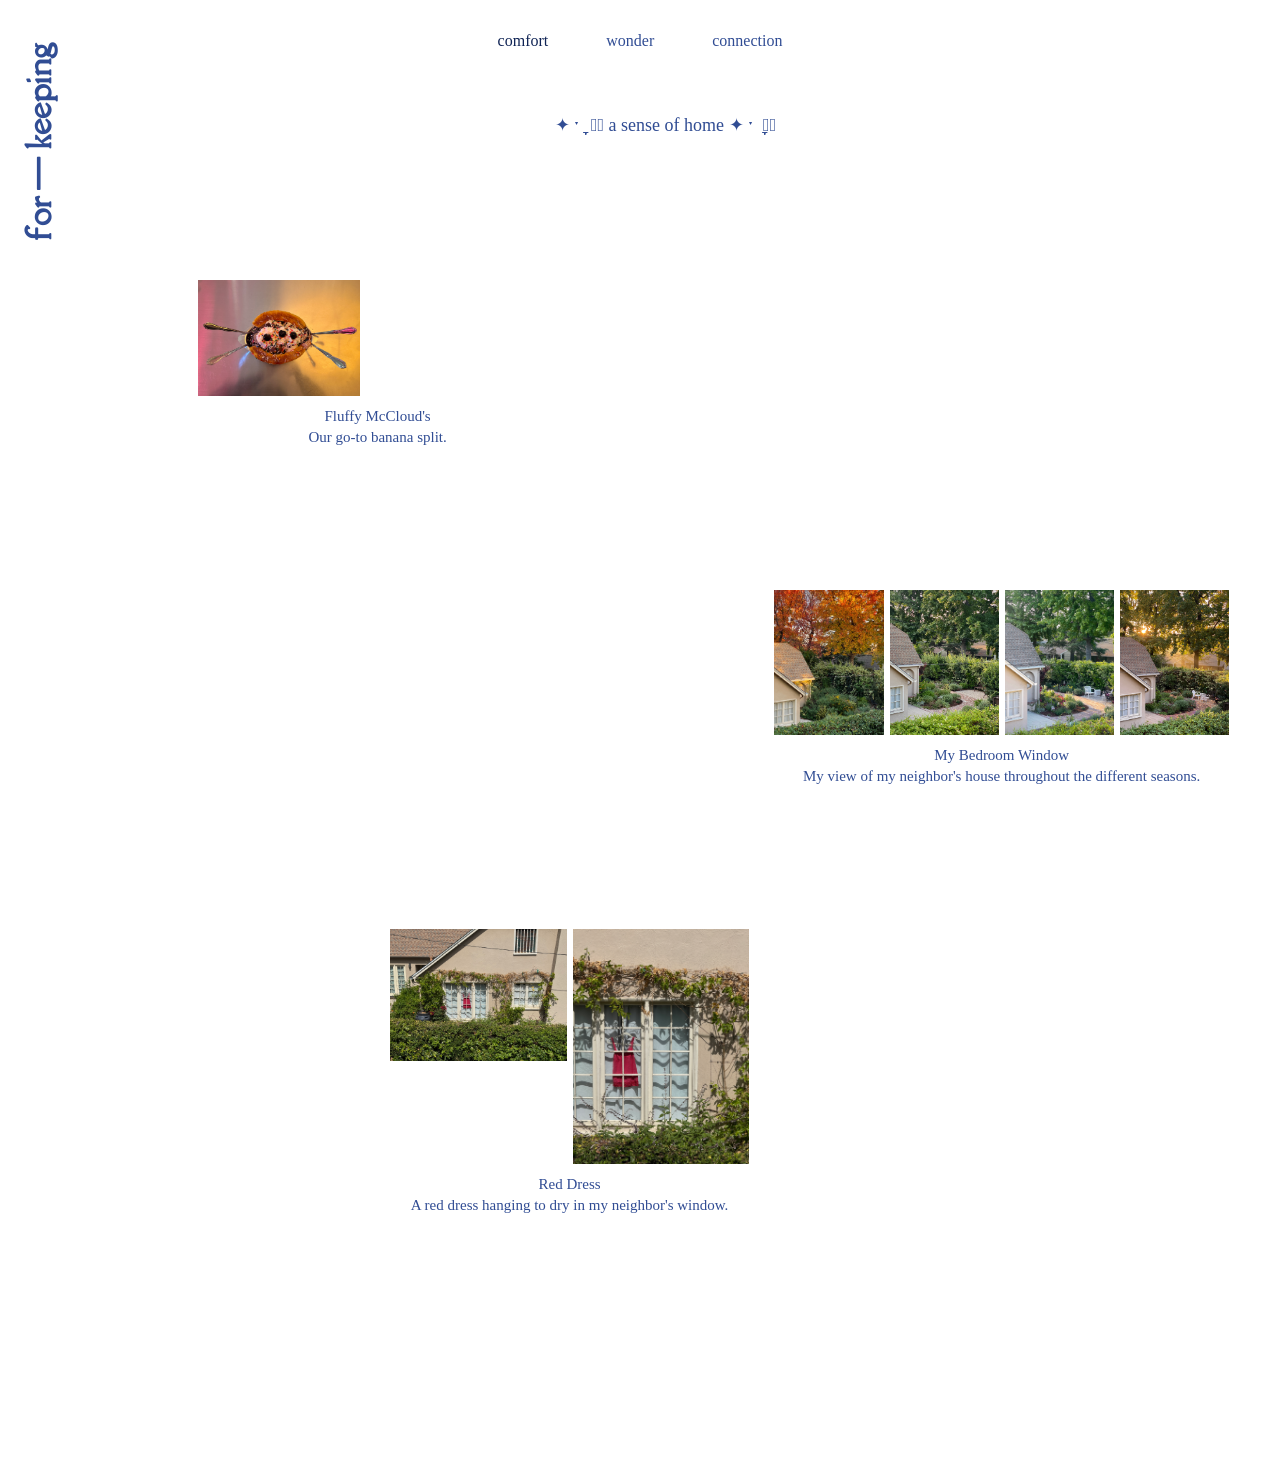
==== comfort.html @ 03423f28 "I reconfigured the layout of my comfort page, and I got rid of the video background for index.html o" ====
<!DOCTYPE html>

<html lang="en">
  <head>
    <meta charset="UTF-8" />
    <meta name="viewport" content="width=device-width, initial-scale=1.0" />
<!-- title -->
<title>for keeping - comfort</title>

<!-- Link to CSS -->
<link rel="stylesheet" href="css/style.css" />

<!-- JAVASCRIPT FOR HAMBURGER MENU -->
<script>
  document.addEventListener('DOMContentLoaded', function() {
    var hamburger = document.querySelector('.mobile-menu');
    hamburger.addEventListener('click', toggleShow);
  });

  function toggleShow() {
    var menu = document.getElementById('menu');
    menu.classList.toggle('show');
  }
</script>
  </head>

  <body>
<header>
  <!-- Website title links back to the homepage -->
  <h1><a href="index.html">for &mdash; keeping</a></h1>

  <!-- Hamburger menu for tablet/mobile -->
  <span class="mobile-menu">&#8801;</span>

  <nav>
    <ul id="menu">
      <li><a href="comfort.html" class="active">comfort</a></li>
      <li><a href="wonder.html">wonder</a></li>
      <li><a href="connection.html">connection</a></li>
    </ul>
  </nav>
</header>

<main>
  <!-- Page heading -->
  <h3>✦ ˑ ִֶָ 𓂃⊹ a sense of home ✦ ˑ ִֶָ 𓂃⊹</h3>

  <!-- fluffys -->
  <div class="memory pos-1">
    <div class="memory-photos">
      <img src="./img/comfort/fluffys.JPG" alt="fluffy's ice cream shop interior" />
      <video autoplay muted loop playsinline>
        <source src="./img/comfort/fluffys.mp4" type="video/mp4">
      </video>
    </div>
    <p class="memory-caption">
      <span class="memory-title">Fluffy McCloud's</span>
      Our go-to banana split.
    </p>
  </div>

  <!-- different seasons -->
  <div class="memory pos-2">
    <div class="memory-photos">
      <img src="./img/comfort/autumnNeighbors.jpg" alt="Neighbors in autumn" />
      <img src="./img/comfort/springNeighbors.JPG" alt="Neighbors in spring" />
      <img src="./img/comfort/summerNeighbors.jpg" alt="Neighbors in summer" />
      <img src="./img/comfort/sunriseNeighbors.JPG" alt="Neighbors at sunrise" />
    </div>
    <p class="memory-caption">
      <span class="memory-title">My Bedroom Window</span>
      My view of my neighbor's house throughout the different seasons.
    </p>
  </div>

  <!-- window dress -->
  <div class="memory pos-3">
    <div class="memory-photos">
      <img src="./img/comfort/summerNeighborsWindow.JPG" alt="A dress in the window" />
      <img src="./img/comfort/summerNeighborsWindowClose.JPG" alt="Window dress, closer up" />
    </div>
    <p class="memory-caption">
      <span class="memory-title">Red Dress</span>
      A red dress hanging to dry in my neighbor's window.
    </p>
  </div>

  <!-- Additional memories can go here: copy a .memory block and give it a new pos- class -->
</main>
  </body>
</html>
---- css/style.css ----
@import url('https://fonts.googleapis.com/css2?family=Della+Respira&display=swap');

:root {
   --ink: #314d94;
   --logoink: #233f84;
   --paper: #fff;
   --accent: #102455;
   --radius: rgb(229, 171, 185);
   --speed: 0.18s;
   --logofont: 'Della Respira', serif;
   --regfont: 'Times New Roman', serif;
}

* {
   box-sizing: border-box;
}

body {
   font-family: var(--regfont);
   color: var(--ink);
   background: var(--paper);
   margin: 0;
}


/* allows h1 and hamburger to be positioned
relative to the header */
header {
   position: relative;
}


h1 {
   font-family: var(--logofont);
   color: var(--logoink);
   position: absolute;
   top: 15rem;
   left: 1rem;
   transform: rotate(-90deg);
   transform-origin: left top;
   margin: 0;
}

h1 a {
   color: var(--ink);
   text-decoration: none;
}

nav {
   position: relative;
   z-index: 10;
   display: flex;
   justify-content: center;
}

nav ul {
   display: flex;
   flex-direction: row;
   justify-content: center;
   align-items: center;
   gap: 10px;
   list-style-type: none;
   margin: 0;
   padding: 1rem 0;
}

nav li {
   margin: 0;
}


nav a {
   display: block;
   padding: 1rem 1.5rem;
   color: var(--ink);
   text-decoration: none;
   transition: background-color 0.25s ease;
}

nav li a:hover {
   color: var(--accent);
}


nav a.active {
   color: var(--accent);
}


/* container for the sketch and frame */
.sketch-frame {
   position: relative;
   width: 800px;
   height: 640px;
   max-width: 90%;
   margin: 2rem auto;
}

/* p5.js sketch */
.sketch-frame iframe {
   position: absolute;
   top: 50%;
   left: 50%;
   transform: translate(-50%, -50%);

   width: 95%;
   height: 95%;
   border: none;
   display: block;
}

/* picture frame layered over the sketch */
.frame-overlay {
   position: absolute;
   top: 0;
   left: 0;
   width: 100%;
   height: 100%;

   /* temporarily make frame see-through */
   /* opacity: 0.2; */

   pointer-events: none;
}

.mobile-menu {
   display: none;
}

/* Hide the homepage image by default */
.homepage-img {
   display: none;
}


/* ---------- SHARED PAGE LAYOUT (comfort, wonder, connection) ---------- */

/* main is a 12-column grid. the row-gap controls vertical spacing. */
main {
   display: grid;
   grid-template-columns: repeat(12, 1fr);
   column-gap: 2vw;
   row-gap: 16vh;
   align-items: start;
   padding: 1rem 4vw 30vh 8vw;   /* extra left room for the rotated title */
}

/* page heading spans the full width */
main h3 {
   grid-column: 1 / -1;
   text-align: center;
   font-family: 'Times New Roman', serif;
   font-weight: normal;
   color: var(--ink);
   font-size: 18px;
   margin: 1rem 0 0;
}

/* one memory = a group of photos + a caption, treated as one unit */
.memory {
   margin: 0;
}

/* photos sit side by side in one row */
.memory-photos {
   display: flex;
   gap: 6px;
   align-items: flex-start;
}

/* each photo shares the row equally and keeps its own proportions */
.memory-photos img,
.memory-photos video {
   flex: 1 1 0;
   min-width: 0;
   width: 100%;
   height: auto;
   display: block;

   /* keeps iPhone HDR photos and videos from glowing brighter than the page */
   dynamic-range-limit: standard;
}

.memory-caption {
   margin: 12px 0 0;
   font-size: 15px;
   text-align: center;
}

/* title sits on its own line above the caption description */
.memory-title {
   display: block;
   font-size: inherit;
   color: inherit;
   opacity: 1;
   margin-bottom: 4px;
}


/* ---------- COMFORT PAGE: where each memory floats (desktop) ---------- */
/* each memory has its own grid row, with spacing controlled by main */
.pos-1 {
   grid-row: 2;
   grid-column: 2 / span 4;
}

.pos-2 {
   grid-row: 3;
   grid-column: 8 / span 5;
}

.pos-3 {
   grid-row: 4;
   grid-column: 4 / span 4;
}


/* Make Fluffy's photo 15% smaller and align the video to its bottom */
.pos-1 .memory-photos {
   align-items: flex-end;
}

.pos-1 .memory-photos img {
   flex: 0 0 45%;
}

.pos-1 .memory-photos video {
   flex: 0 0 57.5%;
}


/* ---------- WONDER PAGE ---------- */
/* (content styles go here) */


/* ---------- CONNECTION PAGE ---------- */
/* (content styles go here) */


/* ---------- IPAD / TABLET ---------- */
@media screen and (max-width: 1024px) {

   header {
      flex-direction: column;
      justify-content: center;
      align-items: stretch;
      text-align: center;
      padding: 0;
   }

   /* move to keep at top of page */
   h1 {
      position: relative;
      top: auto;
      left: auto;
      transform: none;
      text-align: center;
      margin: 1rem 0;
   }

   /* hamburger menu */
   .mobile-menu {
      display: block;
      font-size: 3rem;
      color: var(--ink);
      position: absolute;
      top: 0.5rem;
      left: 1rem;
      cursor: pointer;
   }

   /* navigation is hidden until hamburger is clicked */
   nav ul {
      flex-direction: column;
      align-items: flex-start;

      /* position dropdown on the left */
      position: absolute;
      top: 0;
      left: 1rem;

      /* white dropdown box */
      width: 180px;
      background-color: white;
      padding: 0.5rem;
      border-radius: 0;
      z-index: 20;

      /* fade animation */
      opacity: 0;
      visibility: hidden;
      pointer-events: none;
      transition: opacity 0.2s ease, visibility 0.2s ease;
   }

   /* show navigation when hamburger is clicked */
   nav ul.show {
      opacity: 1;
      visibility: visible;
      pointer-events: auto;
   }

   /* style links inside dropdown */
   nav ul li {
      width: 100%;
      text-align: left;
   }

   nav ul li a {
      padding: 0.7rem 1rem;
   }

   nav {
      width: 100%;
   }

   nav li {
      width: 100%;
   }

   /* Outer picture frame */
   .sketch-frame {
      width: 600px;
      height: 480px;
      max-width: 100%;
   }

   /* Sketch inside the frame */
   .sketch-frame iframe {
      width: 83%;
      height: 83%;
      top: 44%;
   }

   /* floating layout with less vertical space between memories */
   main {
      padding: 1rem 4vw 25vh;
      row-gap: 14vh;
   }

   .memory-photos {
      gap: 4px;
   }

   .memory-caption {
      font-size: 13px;
      margin-top: 10px;
   }

   .memory-title {
      font-size: inherit;
   }

   /* slightly wider column spans so the four-photo row doesn't get too tiny */
   .pos-1 {
      grid-column: 1 / span 5;
   }

   .pos-2 {
      grid-column: 7 / span 6;
   }

   .pos-3 {
      grid-column: 3 / span 5;
   }
}


/* ---------- MOBILE ---------- */
@media screen and (max-width: 767px) {

/* Show a single centered image on the mobile homepage */
.homepage-img {
   display: block;
   width: 85%;
   max-width: 420px;
   height: auto;
   margin: 2rem auto;
}

   nav ul {
      width: 180px;
   }

   /* Keep title and hamburger menu above the video */
   header {
      position: relative;
      z-index: 2;
   }

   /* Hide the p5.js sketch and picture frame on mobile */
   .sketch-frame {
      display: none;
   }

   /* White title and hamburger ONLY on the home page (it has the video) */
   .home h1,
   .home h1 a,
   .home .mobile-menu {
   }

   /* floating grid becomes one centered stack */
   main {
      display: flex;
      flex-direction: column;
      align-items: center;
      row-gap: 14vh;
      padding: 1rem 0 15vh;
   }

   main h3 {
      width: 100%;
      padding: 0 5vw;
   }

   .memory {
      width: 85%;
      max-width: 420px;
      margin-top: 0;
   }

   .memory-caption {
      font-size: 14px;
   }

   .memory-title {
      font-size: inherit;
   }

   /* Keep the first memory in its normal mobile position */
   .pos-1 {
      transform: none;
   }
}
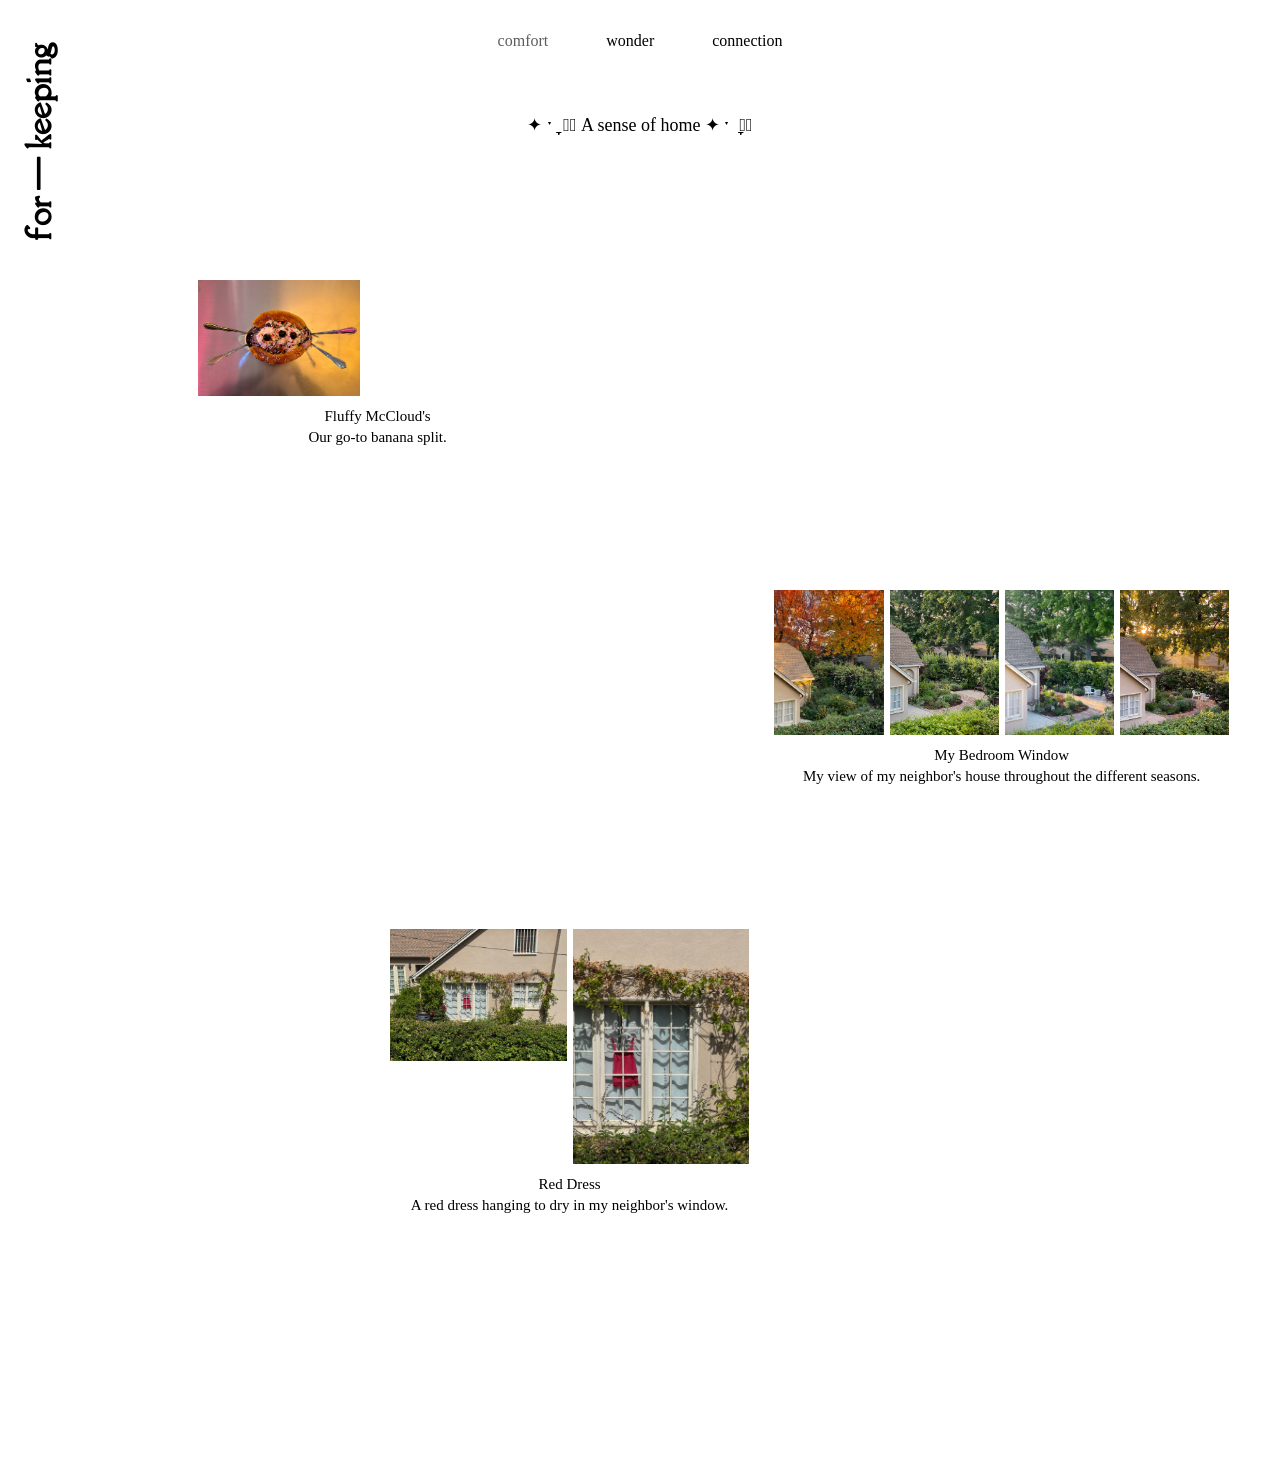
==== commit d3ad97d1: "I made the frame silver, made the text black, edited the p5.js sketch, and added a frame around my m" ====
--- a/comfort.html
+++ b/comfort.html
@@ -43,10 +43,10 @@
 
 <main>
   <!-- Page heading -->
-  <h3>✦ ˑ ִֶָ 𓂃⊹ a sense of home ✦ ˑ ִֶָ 𓂃⊹</h3>
+  <h3>✦ ˑ ִֶָ 𓂃⊹ A sense of home ✦ ˑ ִֶָ 𓂃⊹</h3>
 
   <!-- fluffys -->
-  <div class="memory pos-1">
+  <div class="memory fluffys">
     <div class="memory-photos">
       <img src="./img/comfort/fluffys.JPG" alt="fluffy's ice cream shop interior" />
       <video autoplay muted loop playsinline>
@@ -60,7 +60,7 @@
   </div>
 
   <!-- different seasons -->
-  <div class="memory pos-2">
+  <div class="memory different-seasons">
     <div class="memory-photos">
       <img src="./img/comfort/autumnNeighbors.jpg" alt="Neighbors in autumn" />
       <img src="./img/comfort/springNeighbors.JPG" alt="Neighbors in spring" />
@@ -74,7 +74,7 @@
   </div>
 
   <!-- window dress -->
-  <div class="memory pos-3">
+  <div class="memory window-dress">
     <div class="memory-photos">
       <img src="./img/comfort/summerNeighborsWindow.JPG" alt="A dress in the window" />
       <img src="./img/comfort/summerNeighborsWindowClose.JPG" alt="Window dress, closer up" />
@@ -85,7 +85,11 @@
     </p>
   </div>
 
-  <!-- Additional memories can go here: copy a .memory block and give it a new pos- class -->
-</main>
-  </body>
+
+
+
+
+
+          </main>
+      </body>
 </html>
--- a/css/style.css
+++ b/css/style.css
@@ -1,10 +1,10 @@
 @import url('https://fonts.googleapis.com/css2?family=Della+Respira&display=swap');
 
 :root {
-   --ink: #314d94;
-   --logoink: #233f84;
+   --ink: #000000;
+   --logoink: #000000;
    --paper: #fff;
-   --accent: #102455;
+   --accent: #5d5d5d;
    --radius: rgb(229, 171, 185);
    --speed: 0.18s;
    --logofont: 'Della Respira', serif;
@@ -123,6 +123,11 @@
    pointer-events: none;
 }
 
+/* frame around the mobile homepage image */
+.mobile-home-frame {
+   display: none;
+}
+
 .mobile-menu {
    display: none;
 }
@@ -154,6 +159,8 @@
    color: var(--ink);
    font-size: 18px;
    margin: 1rem 0 0;
+   position: relative;
+   left: -2vw;
 }
 
 /* one memory = a group of photos + a caption, treated as one unit */
@@ -197,34 +204,32 @@
 }
 
 
-/* ---------- COMFORT PAGE: where each memory floats (desktop) ---------- */
+/* ---------- COMFORT PAGE ---------- */
 /* each memory has its own grid row, with spacing controlled by main */
-.pos-1 {
+.fluffys {
    grid-row: 2;
    grid-column: 2 / span 4;
 }
 
-.pos-2 {
+.different-seasons {
    grid-row: 3;
    grid-column: 8 / span 5;
 }
 
-.pos-3 {
+.window-dress {
    grid-row: 4;
    grid-column: 4 / span 4;
 }
 
-
-/* Make Fluffy's photo 15% smaller and align the video to its bottom */
-.pos-1 .memory-photos {
+.fluffys .memory-photos {
    align-items: flex-end;
 }
 
-.pos-1 .memory-photos img {
+.fluffys .memory-photos img {
    flex: 0 0 45%;
 }
 
-.pos-1 .memory-photos video {
+.fluffys .memory-photos video {
    flex: 0 0 57.5%;
 }
 
@@ -369,14 +374,37 @@
 /* ---------- MOBILE ---------- */
 @media screen and (max-width: 767px) {
 
-/* Show a single centered image on the mobile homepage */
-.homepage-img {
-   display: block;
-   width: 85%;
-   max-width: 420px;
-   height: auto;
-   margin: 2rem auto;
-}
+   /* Container sized according to the frame's original proportions */
+   .mobile-home-frame {
+      display: block;
+      position: relative;
+      width: 60%;
+      max-width: 420px;
+      margin: 2rem auto;
+   }
+
+   /* Frame determines the container's height and proportions */
+   .mobile-frame-overlay {
+      display: block;
+      position: relative;
+      width: 100%;
+      height: auto;
+      z-index: 2;
+      pointer-events: none;
+      /* opacity: 40%; */
+   }
+
+   /* Image is independently sized and centered behind the frame */
+   .homepage-img {
+      display: block;
+      position: absolute;
+      width: 82%;
+      height: auto;
+      top: 50%;
+      left: 50%;
+      transform: translate(-50%, -50%);
+      z-index: 1;
+   }
 
    nav ul {
       width: 180px;
@@ -391,12 +419,6 @@
    /* Hide the p5.js sketch and picture frame on mobile */
    .sketch-frame {
       display: none;
-   }
-
-   /* White title and hamburger ONLY on the home page (it has the video) */
-   .home h1,
-   .home h1 a,
-   .home .mobile-menu {
    }
 
    /* floating grid becomes one centered stack */
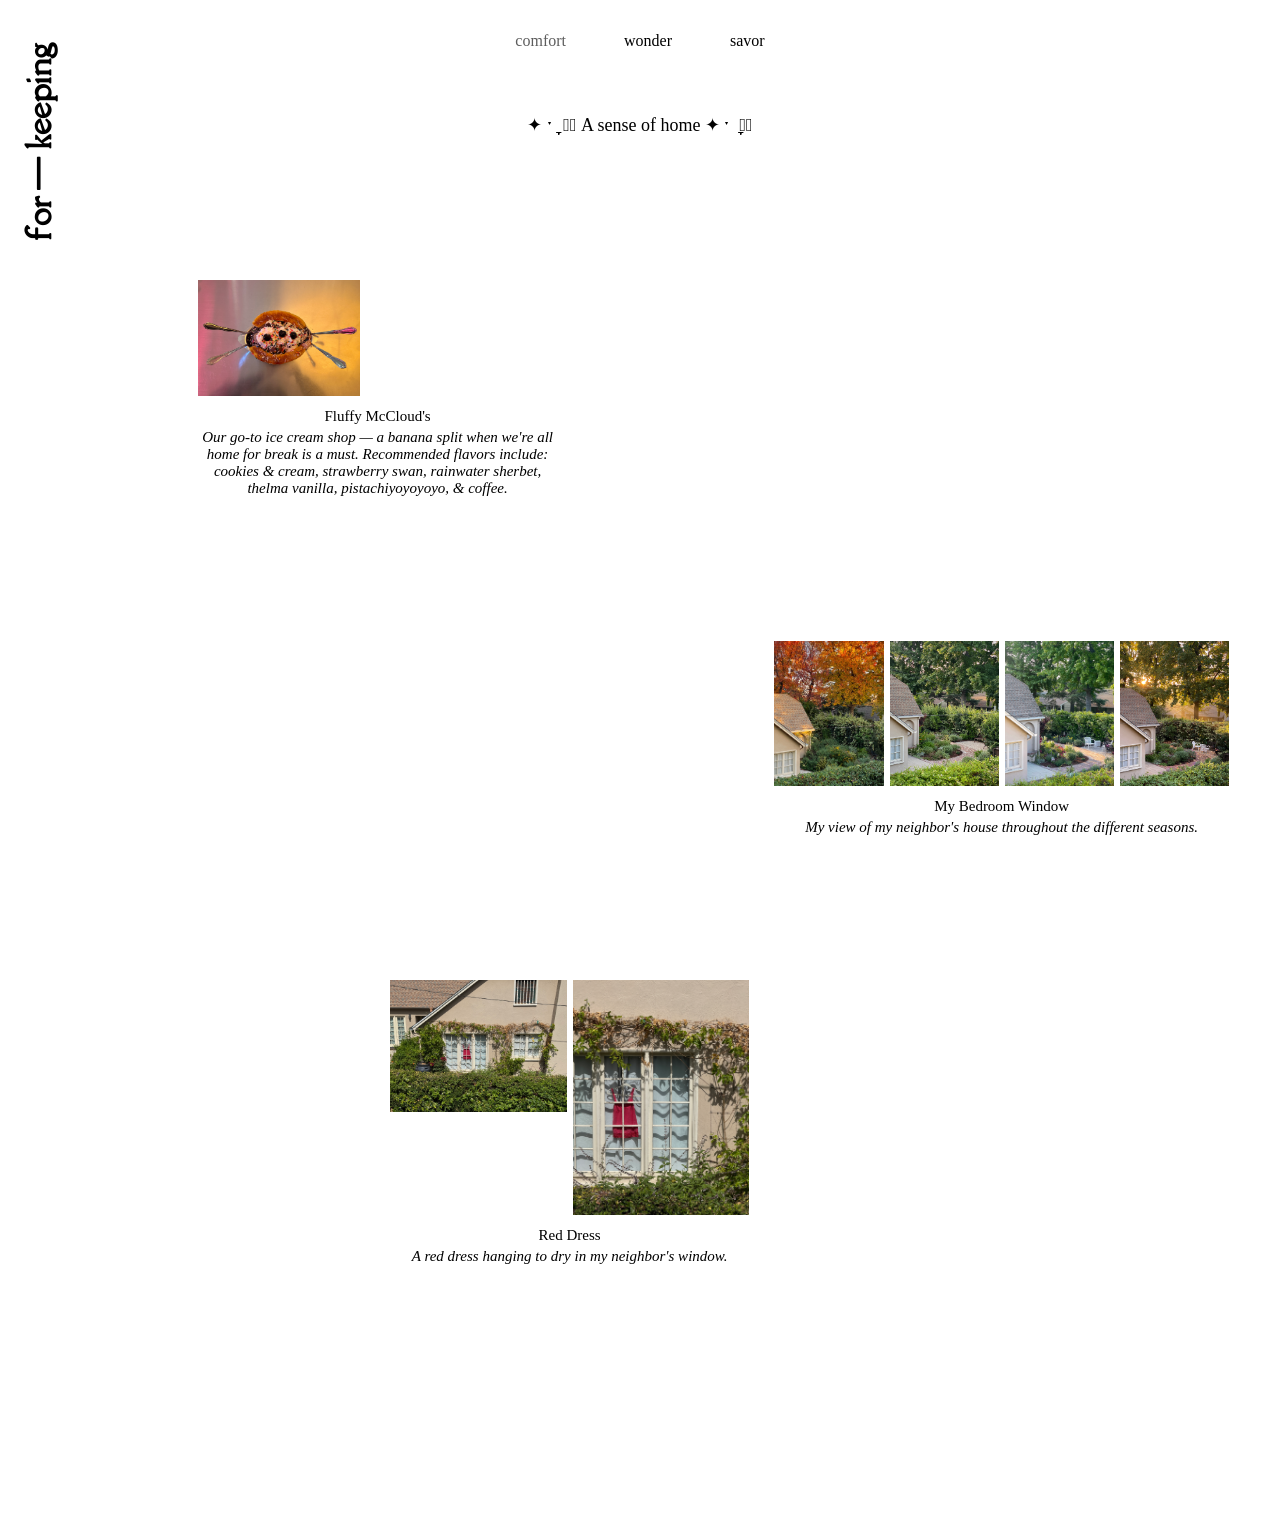
==== commit c458470a: "I changed my 'connection' page to a 'savor' page to log food places I like. I also added a caption t" ====
--- a/comfort.html
+++ b/comfort.html
@@ -36,7 +36,7 @@
     <ul id="menu">
       <li><a href="comfort.html" class="active">comfort</a></li>
       <li><a href="wonder.html">wonder</a></li>
-      <li><a href="connection.html">connection</a></li>
+      <li><a href="savor.html">savor</a></li>
     </ul>
   </nav>
 </header>
@@ -55,7 +55,9 @@
     </div>
     <p class="memory-caption">
       <span class="memory-title">Fluffy McCloud's</span>
-      Our go-to banana split.
+      <em>Our go-to ice cream shop &mdash; a banana split when we're all home for break is a must. Recommended flavors include:
+        cookies & cream, strawberry swan, rainwater sherbet, thelma vanilla, pistachiyoyoyoyo, & coffee.
+      </em>
     </p>
   </div>
 
@@ -69,7 +71,7 @@
     </div>
     <p class="memory-caption">
       <span class="memory-title">My Bedroom Window</span>
-      My view of my neighbor's house throughout the different seasons.
+      <em>My view of my neighbor's house throughout the different seasons.</em>
     </p>
   </div>
 
@@ -81,7 +83,7 @@
     </div>
     <p class="memory-caption">
       <span class="memory-title">Red Dress</span>
-      A red dress hanging to dry in my neighbor's window.
+      <em>A red dress hanging to dry in my neighbor's window.</em>
     </p>
   </div>
 
--- a/css/style.css
+++ b/css/style.css
@@ -130,6 +130,29 @@
 
 .mobile-menu {
    display: none;
+}
+
+/* ---------- FRAME CAPTION ---------- */
+.frame-caption {
+   text-align: center;
+   font-family: var(--regfont);
+   font-size: 15px;
+   color: var(--ink);
+   margin: 1rem auto 0;
+}
+
+.frame-caption p {
+   margin: 0;
+}
+
+.frame-caption span {
+   display: block;
+   margin-bottom: 5px;
+}
+
+.frame-caption em {
+   display: block;
+   font-style: italic;
 }
 
 /* Hide the homepage image by default */
@@ -380,8 +403,7 @@
       position: relative;
       width: 60%;
       max-width: 420px;
-      margin: 2rem auto;
-   }
+      margin: 7rem auto 2rem;   }
 
    /* Frame determines the container's height and proportions */
    .mobile-frame-overlay {
@@ -408,12 +430,13 @@
 
    nav ul {
       width: 180px;
+      z-index: 100;
    }
 
    /* Keep title and hamburger menu above the video */
    header {
       position: relative;
-      z-index: 2;
+      z-index: 10;
    }
 
    /* Hide the p5.js sketch and picture frame on mobile */
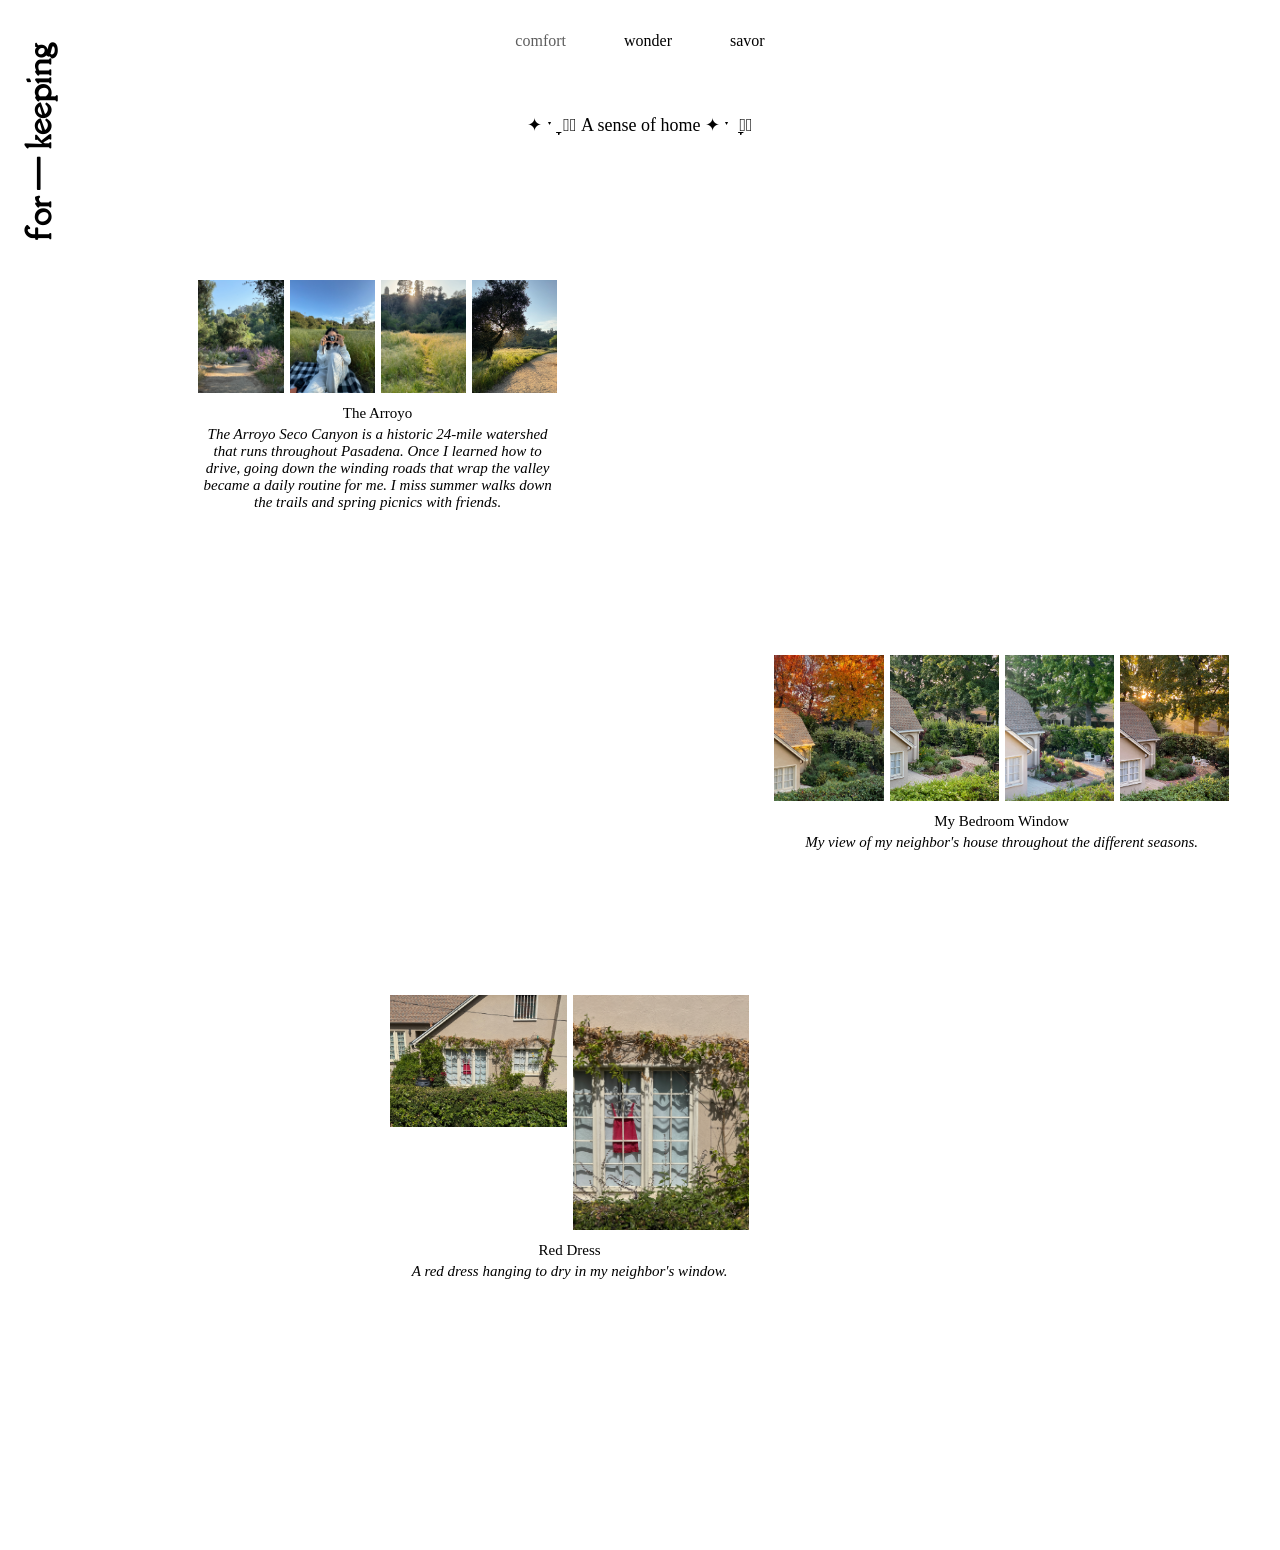
==== commit b47ac261: "I added to the savor page and changed comfort page a bit" ====
--- a/comfort.html
+++ b/comfort.html
@@ -45,18 +45,21 @@
   <!-- Page heading -->
   <h3>✦ ˑ ִֶָ 𓂃⊹ A sense of home ✦ ˑ ִֶָ 𓂃⊹</h3>
 
-  <!-- fluffys -->
-  <div class="memory fluffys">
+  <!-- arroyo -->
+  <div class="memory arroyo">
     <div class="memory-photos">
-      <img src="./img/comfort/fluffys.JPG" alt="fluffy's ice cream shop interior" />
-      <video autoplay muted loop playsinline>
-        <source src="./img/comfort/fluffys.mp4" type="video/mp4">
-      </video>
+      <img src="./img/comfort/arroyoFlowers.JPG" alt="wildflowers at the arroyo" />
+      <img src="./img/comfort/arroyoRachel.JPG" alt="rachel taking a photo" />
+      <img src="./img/comfort/arroyoSunGrass.JPG" alt="the grass during golden hour" />
+      <img src="./img/comfort/arroyoSunThroughTree.JPG" alt="sunlight through the tree" />
     </div>
     <p class="memory-caption">
-      <span class="memory-title">Fluffy McCloud's</span>
-      <em>Our go-to ice cream shop &mdash; a banana split when we're all home for break is a must. Recommended flavors include:
-        cookies & cream, strawberry swan, rainwater sherbet, thelma vanilla, pistachiyoyoyoyo, & coffee.
+      <span class="memory-title">The Arroyo</span>
+      <em>The Arroyo Seco Canyon is a historic 24-mile watershed 
+        that runs throughout Pasadena. Once I learned how to drive,
+        going down the winding roads that wrap the valley became 
+        a daily routine for me. I miss summer walks down the trails
+        and spring picnics with friends.
       </em>
     </p>
   </div>
--- a/css/style.css
+++ b/css/style.css
@@ -161,7 +161,7 @@
 }
 
 
-/* ---------- SHARED PAGE LAYOUT (comfort, wonder, connection) ---------- */
+/* ---------- SHARED PAGE LAYOUT (comfort, wonder, savor) ---------- */
 
 /* main is a 12-column grid. the row-gap controls vertical spacing. */
 main {
@@ -229,7 +229,8 @@
 
 /* ---------- COMFORT PAGE ---------- */
 /* each memory has its own grid row, with spacing controlled by main */
-.fluffys {
+
+.arroyo {
    grid-row: 2;
    grid-column: 2 / span 4;
 }
@@ -244,6 +245,29 @@
    grid-column: 4 / span 4;
 }
 
+
+/* ---------- WONDER PAGE ---------- */
+/* (content styles go here) */
+
+
+/* ---------- SAVOR PAGE ---------- */
+
+.sqirl {
+   grid-row: 2;
+   grid-column: 4 / span 4;
+}
+
+.babyblues {
+   grid-row: 3;
+   grid-column: 5 / span 5;
+}
+
+
+.fluffys {
+   grid-row: 4;
+   grid-column: 2 / span 4;
+}
+
 .fluffys .memory-photos {
    align-items: flex-end;
 }
@@ -256,13 +280,42 @@
    flex: 0 0 57.5%;
 }
 
-
-/* ---------- WONDER PAGE ---------- */
-/* (content styles go here) */
-
-
-/* ---------- CONNECTION PAGE ---------- */
-/* (content styles go here) */
+.commerceInn {
+   grid-row: 5;
+   grid-column: 7 / span 8;
+}
+
+.lacantine {
+   grid-row: 6;
+   grid-column: 4 / span 4;
+}
+
+.lacantine .memory-photos {
+   display: flex;
+   align-items: flex-start;
+   gap: 6px;
+}
+
+.lacantine .memory-photos img {
+   flex: 0 1 auto;
+   width: auto;
+   height: 220px;
+   max-width: 100%;
+   object-fit: contain;
+}
+
+.gemHome {
+   grid-row: 7;
+   grid-column: 1 / span 5;
+}
+
+
+
+
+
+
+
+
 
 
 /* ---------- IPAD / TABLET ---------- */
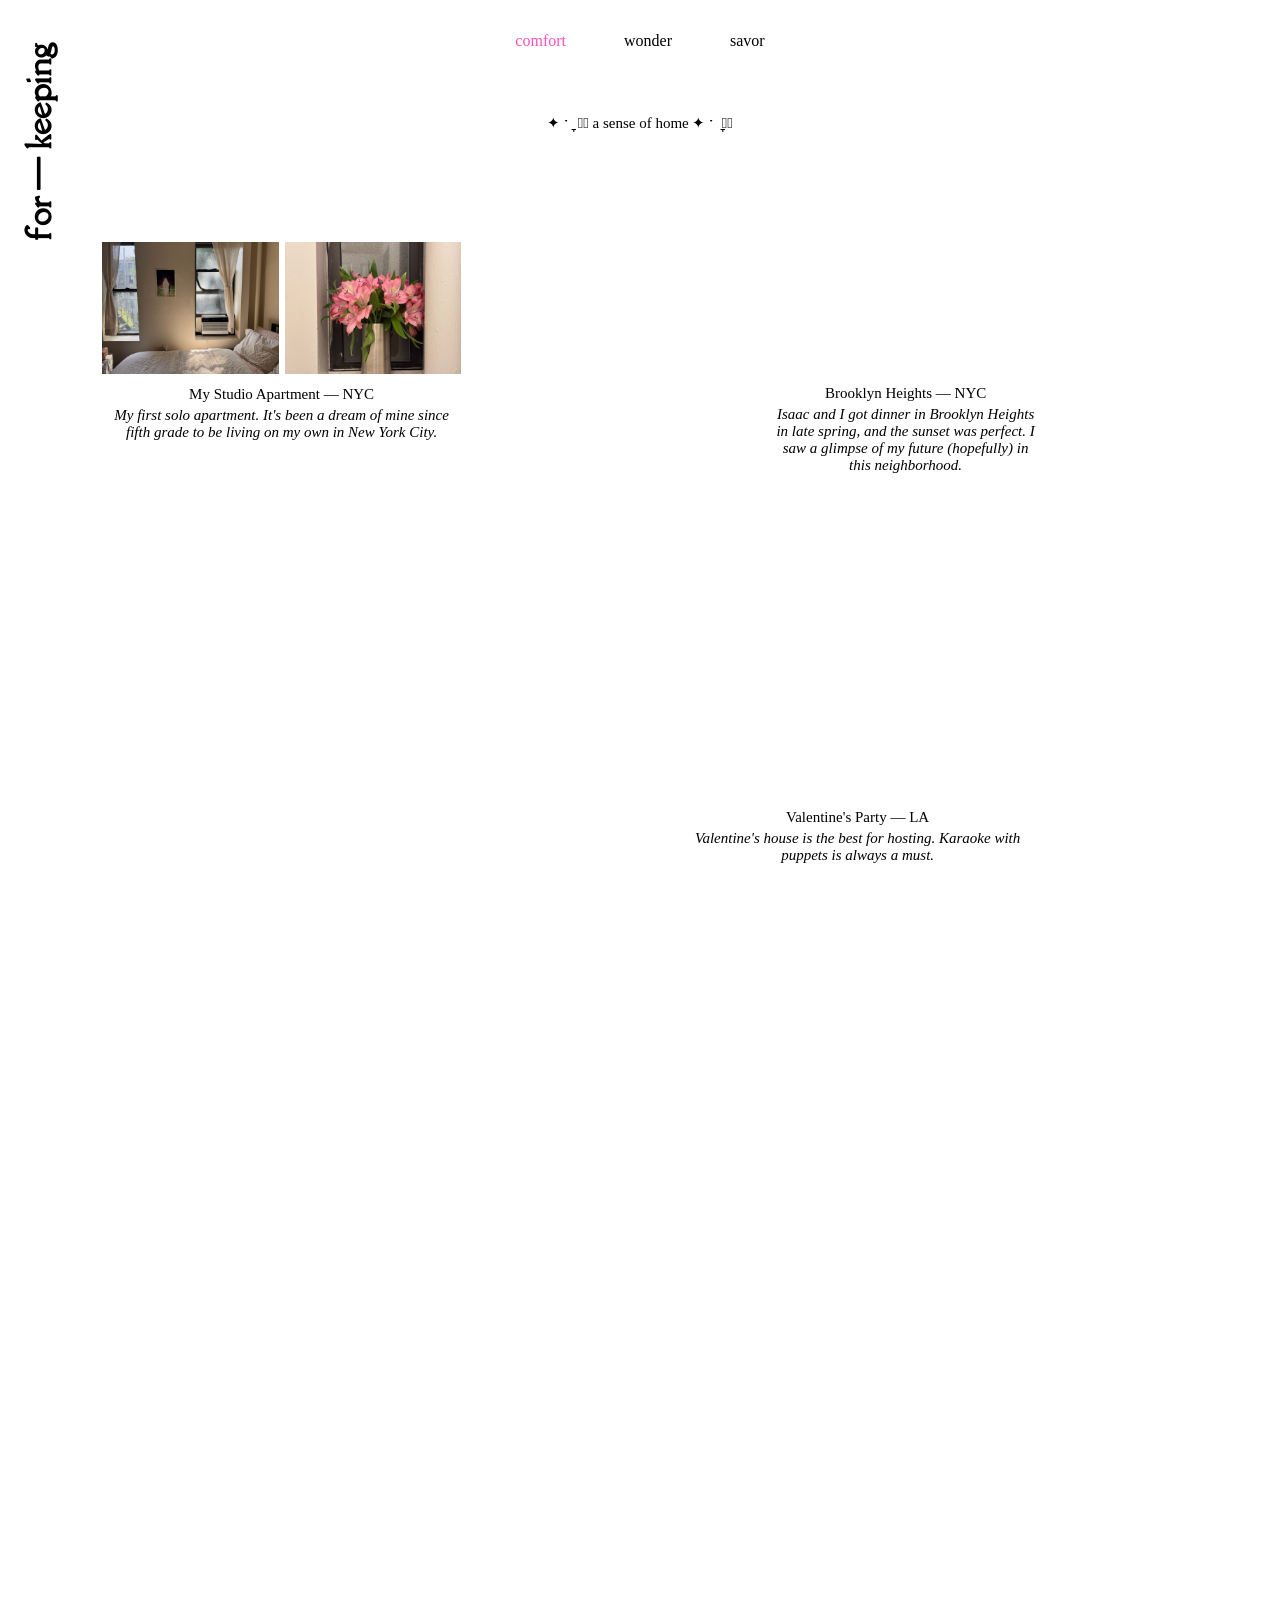
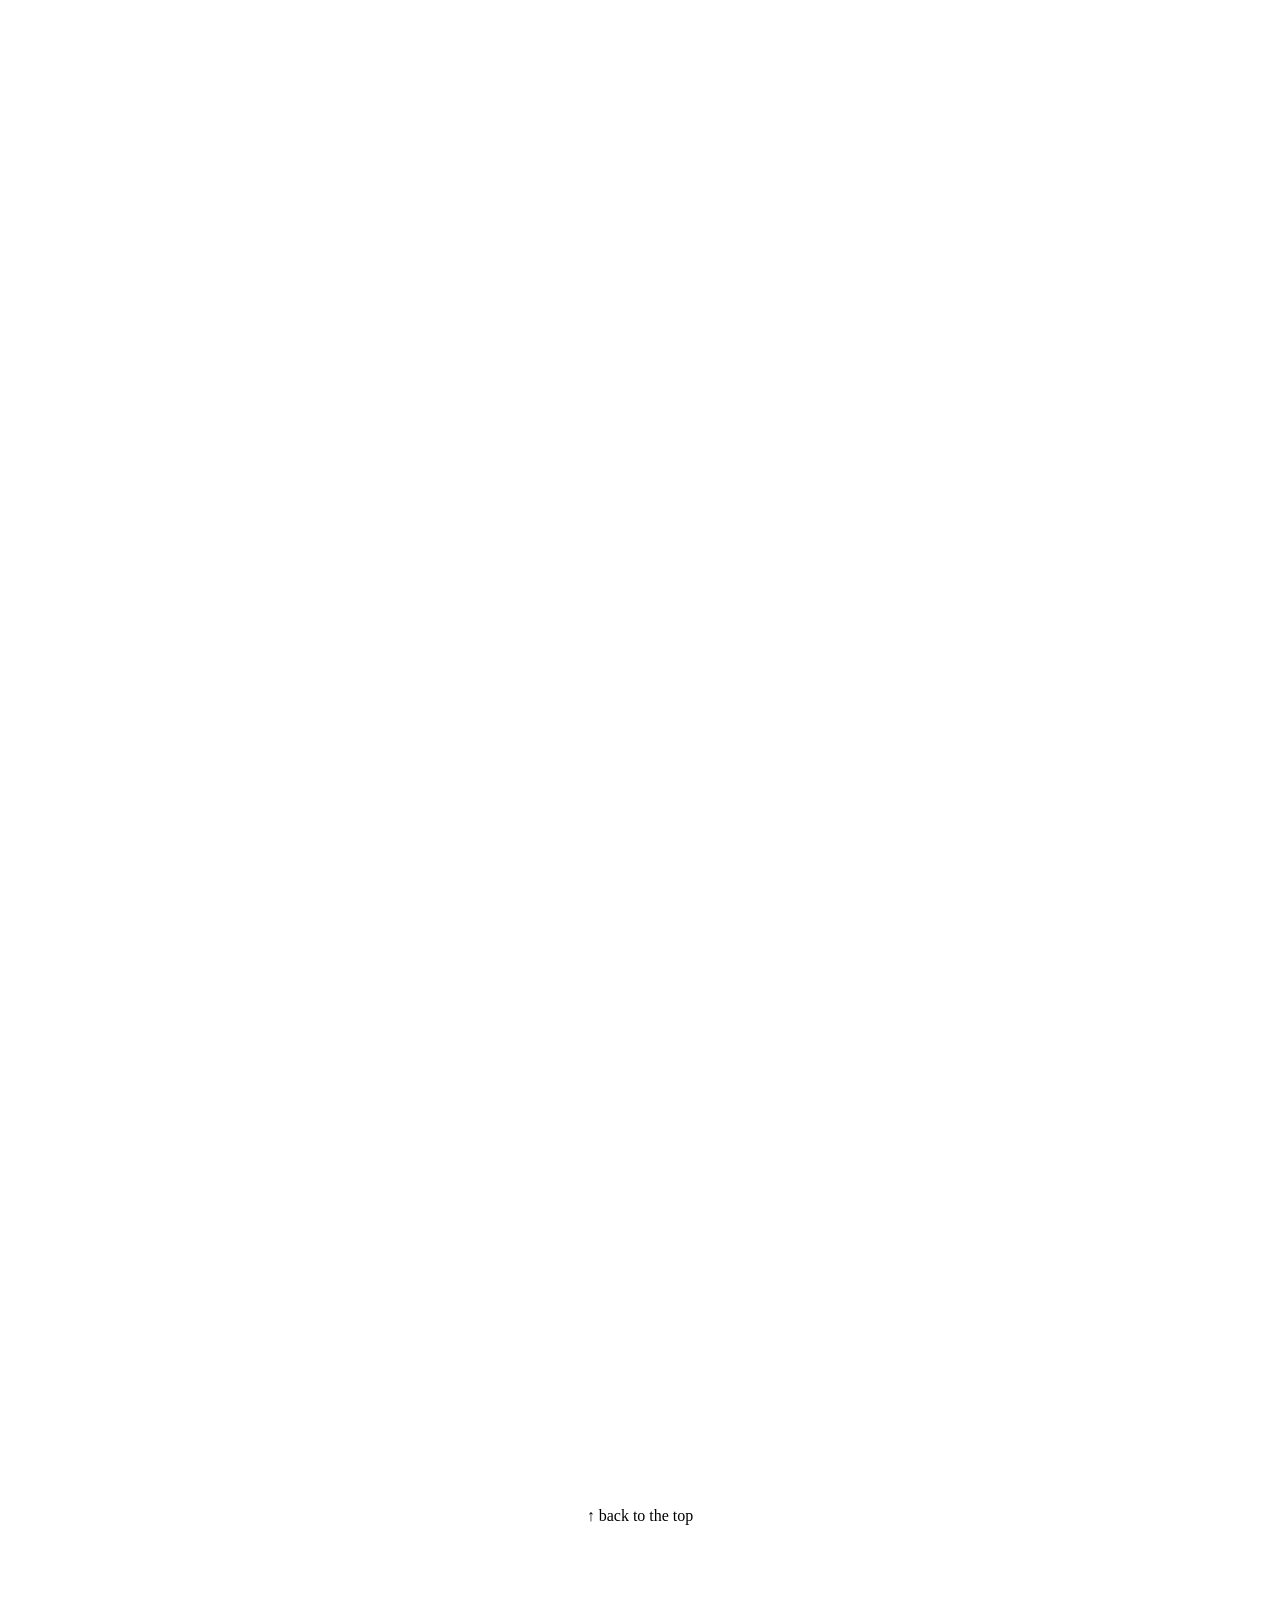
==== commit 53ba2764: "Update site content and optimize videos" ====
--- a/comfort.html
+++ b/comfort.html
@@ -2,6 +2,10 @@
 
 <html lang="en">
   <head>
+
+<link rel="stylesheet" href="css/fade.css" />
+<script src="js/fade.js" defer></script>
+
     <meta charset="UTF-8" />
     <meta name="viewport" content="width=device-width, initial-scale=1.0" />
 <!-- title -->
@@ -24,8 +28,8 @@
 </script>
   </head>
 
-  <body>
-<header>
+<body id="top">
+  <header>
   <!-- Website title links back to the homepage -->
   <h1><a href="index.html">for &mdash; keeping</a></h1>
 
@@ -43,7 +47,53 @@
 
 <main>
   <!-- Page heading -->
-  <h3>✦ ˑ ִֶָ 𓂃⊹ A sense of home ✦ ˑ ִֶָ 𓂃⊹</h3>
+  <h3>✦ ˑ ִֶָ 𓂃⊹ a sense of home ✦ ˑ ִֶָ 𓂃⊹</h3>
+
+
+  <!-- apartment -->
+   <div class="memory apartment">
+    <div class="memory-photos">
+      <img src="./img/comfort/apartmentWindow.JPG" alt="my studio apartment" />
+      <img src="./img/comfort/apartmentFlowers.JPG" alt="flowers in my windowsill" />
+    </div>
+    <p class="memory-caption">
+      <span class="memory-title">My Studio Apartment &mdash; NYC</span>
+      <em>My first solo apartment. It's been a dream of mine since fifth grade
+         to be living on my own in New York City.
+      </em>
+    </p>
+   </div>
+
+   <!-- bk Heights -->
+ <div class="memory bkHeights">
+    <div class="memory-photos">
+      <video autoplay muted loop playsinline>
+        <source src="./img/comfort/bkHeights.mp4" type="video/mp4">
+      </video>
+    </div>
+        <p class="memory-caption">
+      <span class="memory-title">Brooklyn Heights &mdash; NYC</span>
+      <em>Isaac and I got dinner in Brooklyn Heights in late spring, and the 
+        sunset was perfect. I saw a glimpse of my future (hopefully) in this neighborhood.
+      </em>
+    </p>
+  </div>
+
+   <!-- party -->
+ <div class="memory party">
+    <div class="memory-photos">
+      <video autoplay muted loop playsinline>
+        <source src="./img/comfort/valentineParty.mp4" type="video/mp4">
+      </video>
+    </div>
+        <p class="memory-caption">
+      <span class="memory-title">Valentine's Party &mdash; LA</span>
+      <em>Valentine's house is the best for hosting. Karaoke with puppets is always a must.
+      </em>
+    </p>
+  </div>
+
+
 
   <!-- arroyo -->
   <div class="memory arroyo">
@@ -64,6 +114,51 @@
     </p>
   </div>
 
+  <!-- farm -->
+    <div class="memory farm">
+    <div class="memory-photos">
+      <video autoplay muted loop playsinline>
+        <source src="./img/comfort/farm1.mp4" type="video/mp4">
+      </video>
+    </div>
+        <p class="memory-caption">
+      <span class="memory-title">The Sheep &mdash; Bryn Mawr</span>
+      <em>Saying hi to the sheep in Bryn Mawr is a non-negotiable. Dalia and I 
+        made some friends this time, too.
+      </em>
+    </p>
+  </div>
+
+
+     <!-- redlight -->
+ <div class="memory redlight">
+    <div class="memory-photos">
+      <video autoplay muted loop playsinline>
+        <source src="./img/comfort/redlight.MP4" type="video/mp4">
+      </video>
+    </div>
+        <p class="memory-caption">
+      <span class="memory-title">Valentine's House &mdash; LA</span>
+      <em>Red light photoshoot! One of our many experimental hangouts.
+      </em>
+    </p>
+  </div>
+
+   <div class="memory pv">
+    <div class="memory-photos">
+      <video autoplay muted loop playsinline>
+        <source src="./img/comfort/palosVerdes.mp4" type="video/mp4">
+      </video>
+    </div>
+        <p class="memory-caption">
+      <span class="memory-title">Secret Spot &mdash; LA</span>
+      <em>Early summer 2026 consisted of many drives along the coast of Palos Verdes. Dalia 
+        and I discovered this hidden picnic spot overlooking the water.
+      </em>
+    </p>
+  </div>
+
+
   <!-- different seasons -->
   <div class="memory different-seasons">
     <div class="memory-photos">
@@ -78,6 +173,22 @@
     </p>
   </div>
 
+
+  <!-- getty -->
+    <div class="memory getty">
+    <div class="memory-photos">
+      <video autoplay muted loop playsinline>
+        <source src="./img/comfort/getty.mp4" type="video/mp4">
+      </video>
+    </div>
+        <p class="memory-caption">
+      <span class="memory-title">The 405 &mdash; LA</span>
+      <em>We found a beautiful overlook across the Getty over winter break. It's 
+        a new go-to spot now.
+      </em>
+    </p>
+  </div>
+
   <!-- window dress -->
   <div class="memory window-dress">
     <div class="memory-photos">
@@ -96,5 +207,7 @@
 
 
           </main>
+
+          <a href="#top" class="back-to-top">↑ back to the top</a>
       </body>
 </html>
--- a/css/fade.css
+++ b/css/fade.css
@@ -0,0 +1,24 @@
+/* ---------- SCROLL FADE ANIMATION ---------- */
+
+.memory {
+   opacity: 1;
+}
+
+/* Only hide memories when JavaScript is running */
+.js-fade .memory {
+   opacity: 0;
+   transition: opacity 0.8s ease;
+}
+
+/* Fade in when the memory enters the screen */
+.js-fade .memory.visible {
+   opacity: 1;
+}
+
+/* Respect reduced-motion preferences */
+@media (prefers-reduced-motion: reduce) {
+   .js-fade .memory {
+      opacity: 1;
+      transition: none;
+   }
+}
--- a/css/style.css
+++ b/css/style.css
@@ -4,7 +4,7 @@
    --ink: #000000;
    --logoink: #000000;
    --paper: #fff;
-   --accent: #5d5d5d;
+   --accent: #ff51bf;
    --radius: rgb(229, 171, 185);
    --speed: 0.18s;
    --logofont: 'Della Respira', serif;
@@ -46,6 +46,10 @@
    text-decoration: none;
 }
 
+h1 a:hover {
+   color: var(--accent);
+}
+
 nav {
    position: relative;
    z-index: 10;
@@ -155,13 +159,30 @@
    font-style: italic;
 }
 
+.frame-caption span:hover {
+   color: var(--accent);
+}
+
+.frame-caption em:hover {
+   color: var(--accent);
+}
+
+/* Show desktop/tablet caption by default */
+.frame-caption .desktopTablet {
+   display: block;
+}
+
+.frame-caption .mobile {
+   display: none;
+}
+
 /* Hide the homepage image by default */
 .homepage-img {
    display: none;
 }
 
 
-/* ---------- SHARED PAGE LAYOUT (comfort, wonder, savor) ---------- */
+/* ---------- SHARED PAGE LAYOUT ---------- */
 
 /* main is a 12-column grid. the row-gap controls vertical spacing. */
 main {
@@ -175,18 +196,19 @@
 
 /* page heading spans the full width */
 main h3 {
-   grid-column: 1 / -1;
+   position: absolute;
+   left: 50%;
+   transform: translateX(-50%);
+   width: 100%;
    text-align: center;
-   font-family: 'Times New Roman', serif;
+   font-family: var(--regfont);
    font-weight: normal;
    color: var(--ink);
-   font-size: 18px;
+   font-size: 15px;
    margin: 1rem 0 0;
-   position: relative;
-   left: -2vw;
-}
-
-/* one memory = a group of photos + a caption, treated as one unit */
+}
+
+/* a single memory = a group of photos + a caption, treated as one unit */
 .memory {
    margin: 0;
 }
@@ -206,18 +228,20 @@
    width: 100%;
    height: auto;
    display: block;
-
-   /* keeps iPhone HDR photos and videos from glowing brighter than the page */
    dynamic-range-limit: standard;
 }
 
 .memory-caption {
+   width: 100%;
    margin: 12px 0 0;
    font-size: 15px;
    text-align: center;
 }
 
-/* title sits on its own line above the caption description */
+.memory-caption span:hover {
+   color: var(--accent);
+}
+
 .memory-title {
    display: block;
    font-size: inherit;
@@ -226,28 +250,161 @@
    margin-bottom: 4px;
 }
 
+.back-to-top {
+  display: block;
+  width: fit-content;
+  margin: 60px auto 130px;
+  color: #000000;
+  font-family: "Times New Roman", serif;
+  font-size: 16px;
+  text-decoration: none;
+  transition: opacity 0.2s ease;
+}
+
+.back-to-top:hover {
+  opacity: 0.6;
+}
+
+html {
+  scroll-behavior: smooth;
+}
+
 
 /* ---------- COMFORT PAGE ---------- */
-/* each memory has its own grid row, with spacing controlled by main */
+
+.apartment {
+   grid-row: 2;
+   grid-column: 1 / span 4;
+}
+
+.bkHeights {
+   grid-row: 2;
+   grid-column: 8 / span 3;
+}
+
+.party {
+   grid-row: 3;
+   grid-column: 7 / span 4;
+}
 
 .arroyo {
+   grid-row: 4;
+   grid-column: 2 / span 4;
+}
+
+.farm {
+   grid-row: 4;
+   grid-column: 9 / span 3;
+}
+
+.redlight {
+   grid-row: 5;
+   grid-column: 6 /span 3;
+}
+
+.pv {
+   grid-row: 6;
+   grid-column: 2 / span 3;
+}
+
+.different-seasons {
+   grid-row: 6;
+   grid-column: 8 / span 5;
+}
+
+.getty {
+   grid-row: 7;
+   grid-column: 5 / span 4;
+}
+
+.window-dress {
+   grid-row: 8;
+   grid-column: 6 / span 4;
+}
+
+
+/* ---------- WONDER PAGE ---------- */
+
+.nara {
    grid-row: 2;
+   grid-column: 4 / span 6;
+   justify-self: start;
+   width: max-content;
+   max-width: none;
+}
+
+.nara .memory-photos {
+   display: flex;
+   width: max-content;
+   align-items: flex-start;
+   gap: 6px;
+}
+
+.nara .memory-photos img {
+   flex: 0 0 auto;
+   width: auto;
+   height: 200px;
+   max-width: none;
+}
+
+.nara .memory-caption {
+   width: 1006px;
+   max-width: 100%;
+   min-width: 0;
+   margin: 12px 0 0;
+   overflow-wrap: break-word;
+}
+
+.yoko {
+   grid-row: 3;
+   grid-column: 2 / span 3;
+}
+
+
+.geese {
+   grid-row: 3;
+   grid-column: 8 / span 3;
+}
+
+.stephenson {
+   grid-row: 4;
    grid-column: 2 / span 4;
-}
-
-.different-seasons {
-   grid-row: 3;
-   grid-column: 8 / span 5;
-}
-
-.window-dress {
+   justify-self: start;
+   display: inline-grid;
+   grid-template-columns: max-content;
+   width: fit-content;
+   max-width: none;
+}
+
+.stephenson .memory-photos {
+   display: flex;
+   width: max-content;
+   grid-column: 1;
+   align-items: flex-start;
+   gap: 6px;
+}
+
+.stephenson .memory-photos img {
+   flex: 0 0 auto;
+   width: auto;
+   height: 220px;
+   max-width: none;
+}
+
+.stephenson .memory-caption {
+   grid-column: 1;
+   width: 792px;
+   max-width: 100%;
+   min-width: 0;
+   margin: 12px 0 0;
+   overflow-wrap: break-word;
+}
+
+.moma {
    grid-row: 4;
-   grid-column: 4 / span 4;
-}
-
-
-/* ---------- WONDER PAGE ---------- */
-/* (content styles go here) */
+   grid-column: 9 /span 2;
+}
+
 
 
 /* ---------- SAVOR PAGE ---------- */
@@ -257,15 +414,20 @@
    grid-column: 4 / span 4;
 }
 
+.neighbors {
+   grid-row: 3;
+   grid-column: 1 / span 3;
+}
+
 .babyblues {
    grid-row: 3;
-   grid-column: 5 / span 5;
+   grid-column: 7 / span 5;
 }
 
 
 .fluffys {
    grid-row: 4;
-   grid-column: 2 / span 4;
+   grid-column: 4 / span 4;
 }
 
 .fluffys .memory-photos {
@@ -312,14 +474,10 @@
 
 
 
-
-
-
-
-
+/* ---------- MEDIA QUERIES ---------- */
 
 /* ---------- IPAD / TABLET ---------- */
-@media screen and (max-width: 1024px) {
+@media screen and (min-width: 768px) and (max-width: 1024px) {
 
    header {
       flex-direction: column;
@@ -329,7 +487,7 @@
       padding: 0;
    }
 
-   /* move to keep at top of page */
+   /* Keep the title at the top of the page */
    h1 {
       position: relative;
       top: auto;
@@ -339,7 +497,7 @@
       margin: 1rem 0;
    }
 
-   /* hamburger menu */
+   /* Hamburger menu */
    .mobile-menu {
       display: block;
       font-size: 3rem;
@@ -350,38 +508,30 @@
       cursor: pointer;
    }
 
-   /* navigation is hidden until hamburger is clicked */
+   /* Navigation dropdown */
    nav ul {
       flex-direction: column;
       align-items: flex-start;
-
-      /* position dropdown on the left */
       position: absolute;
       top: 0;
       left: 1rem;
-
-      /* white dropdown box */
       width: 180px;
       background-color: white;
       padding: 0.5rem;
       border-radius: 0;
       z-index: 20;
-
-      /* fade animation */
       opacity: 0;
       visibility: hidden;
       pointer-events: none;
       transition: opacity 0.2s ease, visibility 0.2s ease;
    }
 
-   /* show navigation when hamburger is clicked */
    nav ul.show {
       opacity: 1;
       visibility: visible;
       pointer-events: auto;
    }
 
-   /* style links inside dropdown */
    nav ul li {
       width: 100%;
       text-align: left;
@@ -399,50 +549,149 @@
       width: 100%;
    }
 
-   /* Outer picture frame */
+   /* resize the homepage sketch */
    .sketch-frame {
       width: 600px;
       height: 480px;
-      max-width: 100%;
-   }
-
-   /* Sketch inside the frame */
+      max-width: 90%;
+   }
+
    .sketch-frame iframe {
       width: 83%;
       height: 83%;
       top: 44%;
    }
 
-   /* floating layout with less vertical space between memories */
+   /* keep the memories in a grid */
    main {
+      display: grid;
+      grid-template-columns: repeat(12, minmax(0, 1fr));
+      column-gap: 1.5vw;
+      row-gap: 12vh;
       padding: 1rem 4vw 25vh;
-      row-gap: 14vh;
-   }
-
+      align-items: start;
+   }
+
+   main h3 {
+      width: calc(100% + 8vw);
+      margin-left: -4vw;
+   }
+
+   /* Let each memory fit inside its grid columns */
+   .memory {
+      min-width: 0;
+      max-width: 100%;
+   }
+
+   /* Keep photos and videos within their memory containers */
    .memory-photos {
+      display: flex;
+      width: 100%;
+      min-width: 0;
       gap: 4px;
-   }
-
+      align-items: flex-start;
+   }
+
+   .memory-photos img,
+   .memory-photos video {
+      flex: 1 1 0;
+      min-width: 0;
+      max-width: 100%;
+      width: 0;
+      height: auto;
+      display: block;
+   }
+
+   /* scale captions with the screen width */
    .memory-caption {
-      font-size: 13px;
+      width: 100%;
+      max-width: 100%;
+      min-width: 0;
+      font-size: clamp(12px, 1.3vw, 14px);
+      line-height: 1.35;
       margin-top: 10px;
+      overflow-wrap: break-word;
    }
 
    .memory-title {
       font-size: inherit;
    }
 
-   /* slightly wider column spans so the four-photo row doesn't get too tiny */
-   .pos-1 {
-      grid-column: 1 / span 5;
-   }
-
-   .pos-2 {
+   /* nara: remove the desktop fixed image height and caption width */
+   .nara {
+      width: 100%;
+      max-width: 100%;
+   }
+
+   .nara .memory-photos {
+      width: 100%;
+      max-width: 100%;
+   }
+
+   .nara .memory-photos img {
+      flex: 1 1 0;
+      width: 0;
+      height: auto;
+      min-width: 0;
+      max-width: 100%;
+   }
+
+   .nara .memory-caption {
+      width: 100%;
+      max-width: 100%;
+      min-width: 0;
+   }
+
+   /* stephenson: remove the desktop fixed image height and caption width */
+   .stephenson {
+      display: block;
+      width: 100%;
+      max-width: 100%;
+      min-width: 0;
+   }
+
+   .stephenson .memory-photos {
+      display: flex;
+      width: 100%;
+      max-width: 100%;
+   }
+
+   .stephenson .memory-photos img {
+      flex: 1 1 0;
+      width: 0;
+      height: auto;
+      min-width: 0;
+      max-width: 100%;
+   }
+
+   .stephenson .memory-caption {
+      width: 100%;
+      max-width: 100%;
+      min-width: 0;
+   }
+
+   /* Keep the food memory's images and video within its columns */
+   .fluffys .memory-photos img,
+   .fluffys .memory-photos video {
+      flex: 1 1 0;
+      width: 0;
+      min-width: 0;
+      max-width: 100%;
+      height: auto;
+   }
+
+   /* Allow the La Cantine images to scale down */
+   .lacantine .memory-photos img {
+      flex: 1 1 0;
+      width: 0;
+      height: auto;
+      min-width: 0;
+      max-width: 100%;
+   }
+
+   /* Prevent this memory from extending beyond the grid */
+   .commerceInn {
       grid-column: 7 / span 6;
-   }
-
-   .pos-3 {
-      grid-column: 3 / span 5;
    }
 }
 
@@ -450,15 +699,86 @@
 /* ---------- MOBILE ---------- */
 @media screen and (max-width: 767px) {
 
-   /* Container sized according to the frame's original proportions */
+   /* Center the header and title */
+   header {
+      position: relative;
+      z-index: 10;
+      flex-direction: column;
+      justify-content: center;
+      align-items: stretch;
+      text-align: center;
+      padding: 0;
+   }
+
+   h1 {
+      position: relative;
+      top: auto;
+      left: auto;
+      transform: none;
+      text-align: center;
+      margin: 1rem 0;
+   }
+
+   /* Hamburger menu */
+   .mobile-menu {
+      display: block;
+      font-size: 3rem;
+      color: var(--ink);
+      position: absolute;
+      top: 0.5rem;
+      left: 1rem;
+      cursor: pointer;
+   }
+
+   /* navigation dropdown */
+   nav ul {
+      flex-direction: column;
+      align-items: flex-start;
+      position: absolute;
+      top: 0;
+      left: 1rem;
+      width: 180px;
+      background-color: white;
+      padding: 0.5rem;
+      z-index: 100;
+      opacity: 0;
+      visibility: hidden;
+      pointer-events: none;
+      transition: opacity 0.2s ease, visibility 0.2s ease;
+   }
+
+   nav ul.show {
+      opacity: 1;
+      visibility: visible;
+      pointer-events: auto;
+   }
+
+   nav ul li {
+      width: 100%;
+      text-align: left;
+   }
+
+   nav ul li a {
+      padding: 0.7rem 1rem;
+   }
+
+   nav {
+      width: 100%;
+   }
+
+   nav li {
+      width: 100%;
+   }
+
+   /* Homepage */
    .mobile-home-frame {
       display: block;
       position: relative;
       width: 60%;
       max-width: 420px;
-      margin: 7rem auto 2rem;   }
-
-   /* Frame determines the container's height and proportions */
+      margin: 7rem auto 2rem;
+   }
+
    .mobile-frame-overlay {
       display: block;
       position: relative;
@@ -466,10 +786,8 @@
       height: auto;
       z-index: 2;
       pointer-events: none;
-      /* opacity: 40%; */
-   }
-
-   /* Image is independently sized and centered behind the frame */
+   }
+
    .homepage-img {
       display: block;
       position: absolute;
@@ -481,52 +799,157 @@
       z-index: 1;
    }
 
-   nav ul {
-      width: 180px;
-      z-index: 100;
-   }
-
-   /* Keep title and hamburger menu above the video */
-   header {
-      position: relative;
-      z-index: 10;
-   }
-
-   /* Hide the p5.js sketch and picture frame on mobile */
+   /* Hide desktop/tablet wording */
+   .frame-caption .desktopTablet {
+      display: none;
+   }
+
+   /* Show mobile wording */
+   .frame-caption .mobile {
+      display: block;
+   }
+
+   /* Optional: slightly smaller caption on mobile */
+   .frame-caption {
+      font-size: 13px;
+   }
+
    .sketch-frame {
       display: none;
    }
 
-   /* floating grid becomes one centered stack */
+   /* stack every memory in one centered column */
    main {
       display: flex;
       flex-direction: column;
       align-items: center;
-      row-gap: 14vh;
+      gap: 12vh;
       padding: 1rem 0 15vh;
+      width: 100%;
    }
 
    main h3 {
-      width: 100%;
+      position: absolute;
+      top: 6rem;
+      left: 50%;
+      transform: translateX(-50%);
+      width: 100%;
+      margin: 0;
       padding: 0 5vw;
    }
 
+   main .memory:first-of-type {
+      margin-top: 8rem;
+   }
+
+   /* Each memory is on its own row */
    .memory {
+      display: block;
       width: 85%;
       max-width: 420px;
-      margin-top: 0;
-   }
-
+      min-width: 0;
+      margin: 0;
+   }
+
+   /* Keep each memory's images and videos together */
+   .memory-photos {
+      display: flex;
+      width: 100%;
+      max-width: 100%;
+      min-width: 0;
+      gap: 4px;
+      align-items: flex-start;
+   }
+
+   .memory-photos img,
+   .memory-photos video {
+      flex: 1 1 0;
+      width: 0;
+      height: auto;
+      min-width: 0;
+      max-width: 100%;
+      display: block;
+   }
+
+   /* Captions scale with the available space */
    .memory-caption {
-      font-size: 14px;
+      width: 100%;
+      max-width: 100%;
+      min-width: 0;
+      font-size: clamp(13px, 3.5vw, 15px);
+      line-height: 1.4;
+      margin: 10px 0 0;
+      text-align: center;
+      overflow-wrap: break-word;
    }
 
    .memory-title {
       font-size: inherit;
    }
 
-   /* Keep the first memory in its normal mobile position */
-   .pos-1 {
-      transform: none;
-   }
+   /* Reset desktop-specific positioning and sizing */
+   .nara,
+   .stephenson {
+      display: block;
+      width: 85%;
+      max-width: 420px;
+      min-width: 0;
+   }
+
+   .nara .memory-photos,
+   .stephenson .memory-photos {
+      display: flex;
+      width: 100%;
+      max-width: 100%;
+   }
+
+   .nara .memory-photos img,
+   .stephenson .memory-photos img {
+      flex: 1 1 0;
+      width: 0;
+      height: auto;
+      min-width: 0;
+      max-width: 100%;
+   }
+
+   .nara .memory-caption,
+   .stephenson .memory-caption {
+      width: 100%;
+      max-width: 100%;
+      min-width: 0;
+   }
+
+   /* Preserve the image and video proportions in Fluffys */
+   .fluffys .memory-photos {
+      align-items: flex-end;
+   }
+
+   .fluffys .memory-photos img,
+   .fluffys .memory-photos video {
+      flex: 1 1 0;
+      width: 0;
+      min-width: 0;
+      max-width: 100%;
+      height: auto;
+   }
+
+   /* Let La Cantine's images shrink on mobile */
+   .lacantine .memory-photos img {
+      flex: 1 1 0;
+      width: 0;
+      height: auto;
+      min-width: 0;
+      max-width: 100%;
+      object-fit: contain;
+   }
+
+a.back-to-top,
+a.back-to-top:link,
+a.back-to-top:visited,
+a.back-to-top:hover,
+a.back-to-top:active {
+  font-style: normal !important;
+}
+
+
 }
